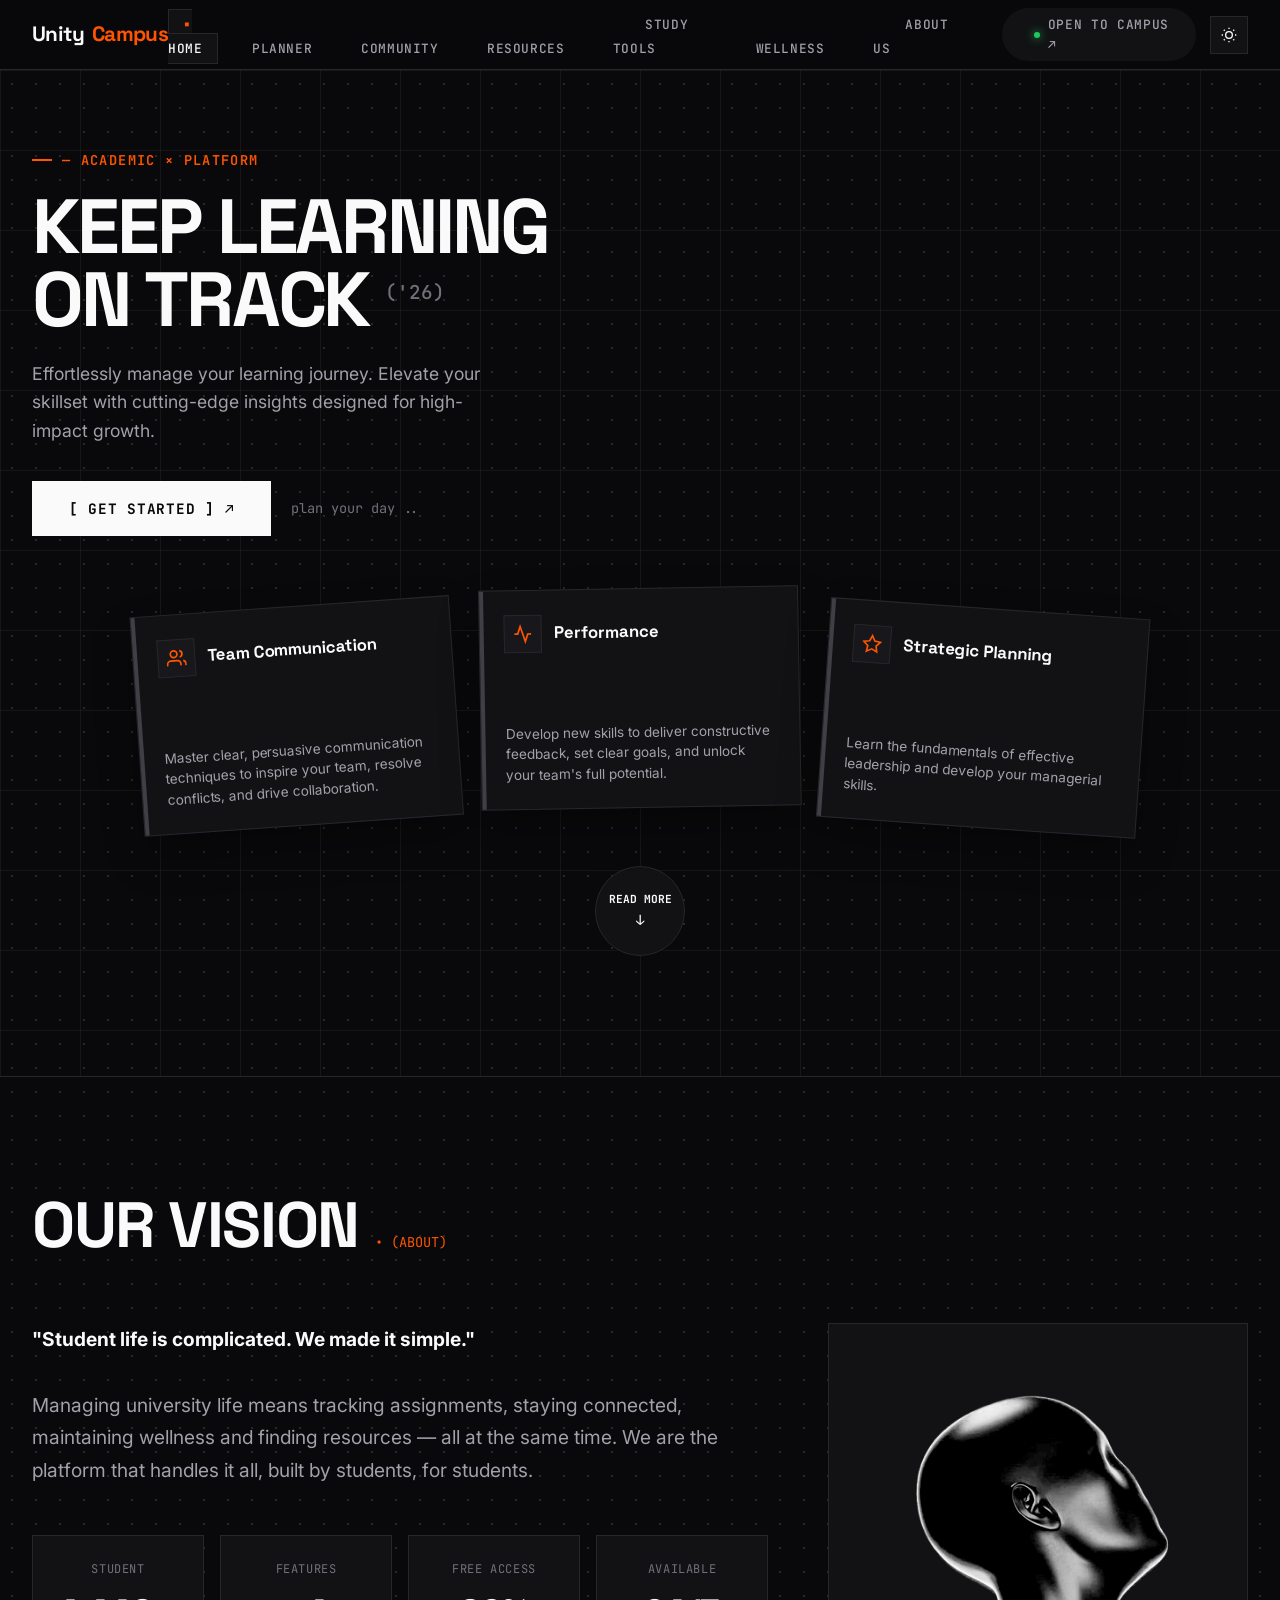
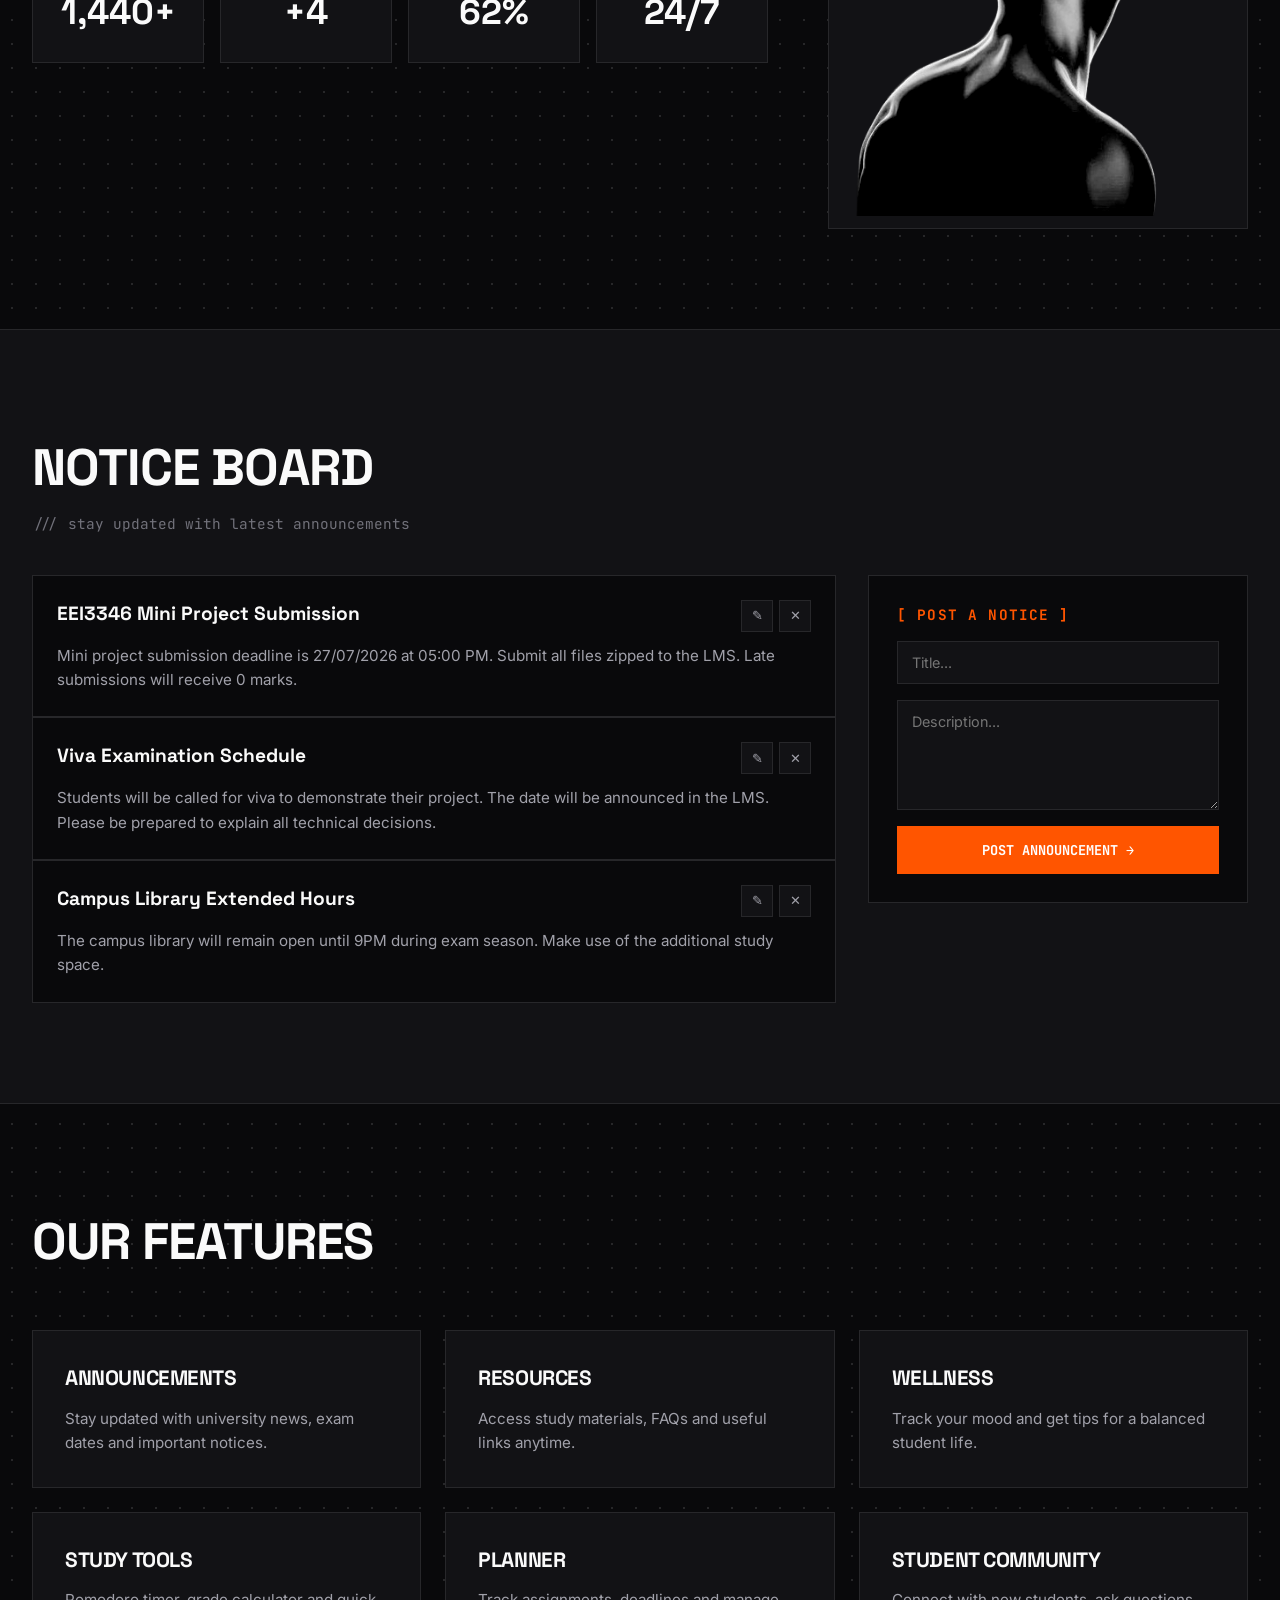
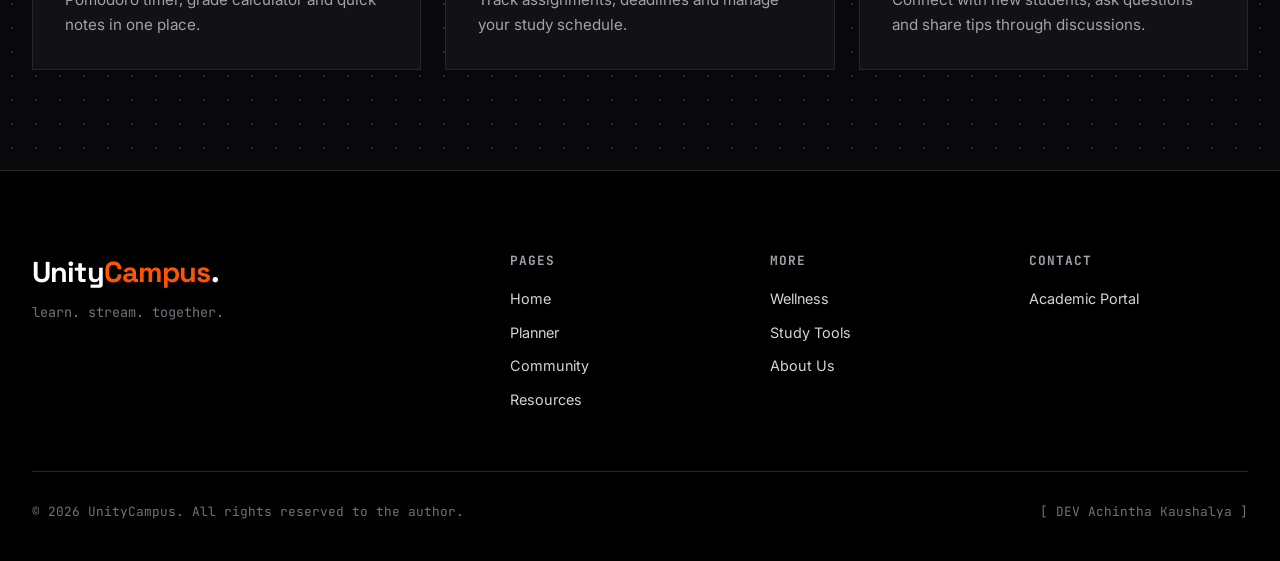
==== index.html @ 88088ca8 "Add asset files" ====
<!DOCTYPE html>
<html lang="en" data-theme="dark">

<head>
    <meta charset="UTF-8">
    <meta name="viewport" content="width=device-width, initial-scale=1.0">
    <title>UnityCampus — Industrial Academic Platform</title>
    <link rel="icon" href="https://api.iconify.design/lucide:graduation-cap.svg?color=%23ff5500" type="image/svg+xml">
    
    <!-- Google Fonts: Space Grotesk, JetBrains Mono & Inter -->
    <link rel="preconnect" href="https://fonts.googleapis.com">
    <link rel="preconnect" href="https://fonts.gstatic.com" crossorigin>
    <link href="https://fonts.googleapis.com/css2?family=Inter:wght@300;400;500;600;700&family=JetBrains+Mono:wght@400;500;600;700&family=Space+Grotesk:wght@500;700;800&display=swap" rel="stylesheet">
    <link rel="stylesheet" href="style.css">
</head>

<body class="dot-matrix-bg">

   
    <div id="loadingOverlay" class="loading-overlay">
        <svg class="loader-icon" viewBox="0 0 512 512">
            <path fill="currentColor" d="M178.4 251.8l-145 144c-1.9 1.9-4.6 2.8-7.4 2.8s-4.6-.9-7.4-2.8L2.8 380.1c-1.9-1.9-2.8-4.6-2.8-7.4s.9-4.6 2.8-7.4l121.7-121.7L3.7 122.7c-1.9-1.9-2.8-4.6-2.8-7.4s.9-4.6 2.8-7.4L19.5 92c1.9-1.9 4.6-2.8 7.4-2.8s4.6.9 7.4 2.8l144 145.9c1.9 1.9 2.8 4.6 2.8 7.4.1 1.9-.8 4.7-2.7 6.5M512 393.1v19.5c0 2.8-.9 5.6-2.8 7.4-1.9 1.9-4.6 2.8-7.4 2.8H204.4c-2.8 0-5.6-.9-7.4-2.8-1.9-1.9-2.8-4.6-2.8-7.4v-19.5c0-2.8.9-5.6 2.8-7.4 1.9-1.9 4.6-2.8 7.4-2.8h297.4c2.8 0 5.6.9 7.4 2.8 1.9 1.8 2.8 4.6 2.8 7.4"/>
        </svg>
        <div class="progress-track">
            <div class="progress-fill"></div>
        </div>
    </div>

    
    <nav class="navbar">
        <div class="navbar-container">
            <a href="index.html" class="navbar-logo">
                Unity<span>Campus</span>
            </a>

            <button class="navbar-toggle" id="navbarToggle" aria-label="Toggle Menu">
                <span class="bar"></span>
                <span class="bar"></span>
                <span class="bar"></span>
            </button>

            <ul class="navbar-menu" id="navbarMenu">
                <li><a href="index.html" class="active">Home</a></li>
                <li><a href="planner.html">Planner</a></li>
                <li><a href="community.html">Community</a></li>
                <li><a href="resources.html">Resources</a></li>
                <li><a href="studytools.html">Study tools</a></li>
                <li><a href="wellness.html">Wellness</a></li>
                <li><a href="about us.html">About Us</a></li>
                <li>
                    <a href="#notice" class="nav-status-pill">
                        <span class="dot"></span>
                        <span>Open to Campus ↗</span>
                    </a>
                </li>
                <li>
                    <button class="theme-toggle" id="themeToggle" aria-label="Toggle Theme">
                        <svg id="sunIcon" viewBox="0 0 24 24">
                            <circle cx="12" cy="12" r="5"></circle>
                            <line x1="12" y1="1" x2="12" y2="3"></line>
                            <line x1="12" y1="21" x2="12" y2="23"></line>
                            <line x1="4.22" y1="4.22" x2="5.64" y2="5.64"></line>
                            <line x1="18.36" y1="18.36" x2="19.78" y2="19.78"></line>
                            <line x1="1" y1="12" x2="3" y2="12"></line>
                            <line x1="21" y1="12" x2="23" y2="12"></line>
                            <line x1="4.22" y1="19.78" x2="5.64" y2="18.36"></line>
                            <line x1="18.36" y1="5.64" x2="19.78" y2="4.22"></line>
                        </svg>
                        <svg id="moonIcon" viewBox="0 0 24 24" style="display: none;">
                            <path d="M21 12.79A9 9 0 1 1 11.21 3 7 7 0 0 0 21 12.79z"></path>
                        </svg>
                    </button>
                </li>
            </ul>
        </div>
    </nav>

    
    <section class="custom-card grid-line-bg">
        <div class="hero-inner-container">
            <div class="hero-meta-tag">— ACADEMIC × PLATFORM</div>
            
            <div class="hero-main-grid">
                <div>
                    <h1 class="hero-text">
                        Keep learning <br>On Track <span class="year-badge">('26)</span>
                    </h1>
                    <p class="des">
                        Effortlessly manage your learning journey. Elevate your skillset with cutting-edge insights designed for high-impact growth.
                    </p>
                    <div class="hero-cta-wrap">
                        <a href="#planner" class="button1">[ Get Started ] ↗</a>
                        <span class="button-des">plan your day ..</span>
                    </div>
                </div>
            </div>

          
            <div class="boxes-wrapper">
                <div class="box box-1">
                    <div class="com-con">
                        <div class="icon-circle">
                            <svg viewBox="0 0 24 24"><path d="M17 21v-2a4 4 0 0 0-4-4H5a4 4 0 0 0-4 4v2"/><circle cx="9" cy="7" r="4"/><path d="M23 21v-2a4 4 0 0 0-3-3.87"/><path d="M16 3.13a4 4 0 0 1 0 7.75"/></svg>
                        </div>
                        <p class="tag">Team Communication</p>
                    </div>
                    <p class="desc-card">Master clear, persuasive communication techniques to inspire your team, resolve conflicts, and drive collaboration.</p>
                </div>

                <div class="box box-2">
                    <div class="growth-con">
                        <div class="icon-circle">
                            <svg viewBox="0 0 24 24"><polyline points="22 12 18 12 15 21 9 3 6 12 2 12"/></svg>
                        </div>
                        <p class="tag">Performance</p>
                    </div>
                    <p class="desc-card">Develop new skills to deliver constructive feedback, set clear goals, and unlock your team's full potential.</p>
                </div>

                <div class="box box-3">
                    <div class="plan-con">
                        <div class="icon-circle">
                            <svg viewBox="0 0 24 24"><polygon points="12 2 15.09 8.26 22 9.27 17 14.14 18.18 21.02 12 17.77 5.82 21.02 7 14.14 2 9.27 8.91 8.26 12 2"/></svg>
                        </div>
                        <p class="tag">Strategic Planning</p>
                    </div>
                    <p class="desc-card">Learn the fundamentals of effective leadership and develop your managerial skills.</p>
                </div>
            </div>

            <div class="hero-action-bottom">
                <div class="readmore">
                    <a href="#notice" class="arrow">
                        <span>READ MORE</span>
                        <span style="font-size: 14px; margin-top: 2px;">↓</span>
                    </a>
                </div>
            </div>
        </div>
    </section>

    
    <section class="container2">
        <div class="vision-header">
            <h2 class="vision">Our Vision</h2>
            <span class="vision-subtag">• (ABOUT)</span>
        </div>

        <div class="vision-content">
            <div class="vision-left">
                <p class="description">
                    <strong>"Student life is complicated. We made it simple."</strong><br><br>
                    Managing university life means tracking assignments, staying connected, maintaining wellness and finding resources — all at the same time. We are the platform that handles it all, built by students, for students.
                </p>

                <div class="container3">
                    <div class="container4">
                        <p class="student">Student</p>
                        <p class="student1"><span id="Counter">0</span>+</p>
                    </div>
                    <div class="container4">
                        <p class="features">Features</p>
                        <p class="features1">+<span id="FeatureCounter">0</span></p>
                    </div>
                    <div class="container4">
                        <p class="student">Free Access</p>
                        <p class="free1"><span id="spanCounter">0</span>%</p>
                    </div>
                    <div class="container4">
                        <p class="available">Available</p>
                        <p class="available1">24/7</p>
                    </div>
                </div>
            </div>

            <div class="vision-image-container">
                <img src="images/vision1.png" alt="Campus Vision" class="vision-img" onerror="this.src='https://placehold.co/600x800/18181c/a1a1aa?text=UnityCampus+Vision'">
            </div>
        </div>
    </section>

    <!-- 5. NOTICE BOARD SECTION -->
    <section class="notice-page" id="notice">
        <div class="notice-inner">
            <div class="notice-header">
                <h2 class="notice-title">Notice Board</h2>
                <p class="notice-sub">/// stay updated with latest announcements</p>
            </div>

            <div class="notice-layout">
                <div class="notices-left">
                    <div id="noticesList"></div>
                </div>

                <div class="notices-right">
                    <div class="notice-form-card">
                        <p class="form-title" id="formTitle">[ Post a Notice ]</p>
                        <input type="text" id="noticeTitle" placeholder="Title..." class="notice-input">
                        <textarea id="noticeContent" placeholder="Description..." class="notice-input notice-textarea"></textarea>
                        <button class="notice-post-btn" id="noticeSubmitBtn" onclick="submitNotice()">Post Announcement →</button>
                        <button class="notice-cancel-btn" id="noticeCancelBtn" onclick="cancelEdit()" style="display:none;">Cancel Edit</button>
                    </div>
                </div>
            </div>
        </div>
    </section>

    <!--FEATURES GRID SECTION -->
    <section class="container10">
        <h2 class="text2">Our Features</h2>

        <div class="featuresgrid">
            <div class="card2">
                <h3 class="cardtext">Announcements</h3>
                <p class="cardtext2">Stay updated with university news, exam dates and important notices.</p>
            </div>

            <div class="card2">
                <h3 class="cardtext">Resources</h3>
                <p class="cardtext2">Access study materials, FAQs and useful links anytime.</p>
            </div>

            <div class="card2">
                <h3 class="cardtext">Wellness</h3>
                <p class="cardtext2">Track your mood and get tips for a balanced student life.</p>
            </div>

            <div class="card2">
                <h3 class="cardtext">Study Tools</h3>
                <p class="cardtext2">Pomodoro timer, grade calculator and quick notes in one place.</p>
            </div>

            <div class="card2">
                <h3 class="cardtext">Planner</h3>
                <p class="cardtext2">Track assignments, deadlines and manage your study schedule.</p>
            </div>

            <div class="card2">
                <h3 class="cardtext">Student Community</h3>
                <p class="cardtext2">Connect with new students, ask questions and share tips through discussions.</p>
            </div>
        </div>
    </section>

    <!-- FOOTER -->
    <footer class="footer">
        <div class="top">
            <div>
                <p class="logo">Unity<span>Campus</span>.</p>
                <p class="footer-tagline">learn. stream. together.</p>
            </div>
            <div class="footercol">
                <p class="footerheading">Pages</p>
                <a href="index.html">Home</a>
                <a href="#planner">Planner</a>
                <a href="#community">Community</a>
                <a href="#resources">Resources</a>
            </div>
            <div class="footercol">
                <p class="footerheading">More</p>
                <a href="#wellness">Wellness</a>
                <a href="#study-tools">Study Tools</a>
                <a href="#about">About Us</a>
            </div>
            <div class="footercol">
                <p class="footerheading">Contact</p>
                <a href="mailto:contact@unitycampus.edu">Academic Portal</a>
            </div>
        </div>

        <div class="footerbottom">
            <p>© 2026 UnityCampus. All rights reserved to the author.</p>
            <p>[ DEV Achintha Kaushalya ]</p>
        </div>
    </footer>

    <script src="app.js"></script>
</body>

</html>
---- style.css ----
:root {
    --bg: #09090B;
    --surface: #121215;
    --surface-elevated: #18181C;
    --border: #27272A;
    --border-strong: #3F3F46;
    --text-primary: #FAFAFA;
    --text-secondary: #A1A1AA;
    --text-tertiary: #71717A;
    --accent: #FF5500;
    --accent-hover: #E04B00;
    --accent-glow: rgba(255, 85, 0, 0.15);
    --grid-line: rgba(255, 255, 255, 0.05);
    --dot-color: rgba(255, 255, 255, 0.12);
    --transition-fast: cubic-bezier(0.16, 1, 0.3, 1);
}

[data-theme="light"] {
    --bg: #EAEAEB;
    --surface: #F4F4F5;
    --surface-elevated: #FFFFFF;
    --border: #D4D4D8;
    --border-strong: #A1A1AA;
    --text-primary: #09090B;
    --text-secondary: #52525B;
    --text-tertiary: #71717A;
    --accent: #FF5500;
    --accent-hover: #D94800;
    --accent-glow: rgba(255, 85, 0, 0.1);
    --grid-line: rgba(0, 0, 0, 0.06);
    --dot-color: rgba(0, 0, 0, 0.15);
}


* {
    margin: 0;
    padding: 0;
    box-sizing: border-box;
    -webkit-font-smoothing: antialiased;
}

html {
    scroll-behavior: smooth;
}

body {
    padding-top: 70px;
    overflow-x: hidden;
    background-color: var(--bg);
    color: var(--text-primary);
    font-family: 'Inter', -apple-system, BlinkMacSystemFont, sans-serif;
    line-height: 1.5;
    transition: background-color 0.3s var(--transition-fast), color 0.3s var(--transition-fast);
}


.dot-matrix-bg {
    background-image: radial-gradient(var(--dot-color) 1px, transparent 1px);
    background-size: 24px 24px;
}

.grid-line-bg {
    background-image: linear-gradient(var(--grid-line) 1px, transparent 1px),
        linear-gradient(90deg, var(--grid-line) 1px, transparent 1px);
    background-size: 80px 80px;
}


h1,
h2,
h3,
h4,
.font-display {
    font-family: 'Space Grotesk', sans-serif;
    text-transform: uppercase;
    letter-spacing: -0.02em;
}

.font-mono {
    font-family: 'JetBrains Mono', monospace;
}


.loading-overlay {
    position: fixed;
    top: 0;
    left: 0;
    width: 100vw;
    height: 100vh;
    background-color: #09090B;
    display: flex;
    flex-direction: column;
    justify-content: center;
    align-items: center;
    z-index: 99999;
    transition: opacity 0.5s ease, visibility 0.5s ease;
}

.loading-overlay.hidden {
    opacity: 0;
    visibility: hidden;
    pointer-events: none;
}

.loader-icon {
    width: 42px;
    height: 42px;
    margin-bottom: 20px;
    color: var(--accent);
    animation: blink 1s linear infinite;
}

.progress-track {
    width: 200px;
    height: 3px;
    background: #27272A;
    overflow: hidden;
}

.progress-fill {
    height: 100%;
    width: 0%;
    background-color: var(--accent);
    animation: fillProgress 1.8s var(--transition-fast) forwards;
}

@keyframes fillProgress {
    0% {
        width: 0%;
    }

    100% {
        width: 100%;
    }
}

@keyframes blink {

    0%,
    100% {
        opacity: 1;
    }

    50% {
        opacity: 0.3;
    }
}


.navbar {
    display: flex;
    justify-content: center;
    align-items: center;
    height: 70px;
    width: 100%;
    position: fixed;
    top: 0;
    left: 0;
    background: rgba(9, 9, 11, 0.85);
    backdrop-filter: blur(12px);
    border-bottom: 1px solid var(--border);
    z-index: 9999;
    transition: background 0.3s;
}

[data-theme="light"] .navbar {
    background: rgba(234, 234, 235, 0.85);
}

.navbar-container {
    display: flex;
    justify-content: space-between;
    align-items: center;
    width: 100%;
    padding: 0 2rem;
    max-width: 1500px;
}

.navbar-logo {
    display: flex;
    align-items: center;
    gap: 8px;
    font-family: 'Space Grotesk', sans-serif;
    font-weight: 800;
    font-size: 1.3rem;
    color: var(--text-primary);
    text-decoration: none;
    letter-spacing: -0.03em;
}

.navbar-logo span {
    color: var(--accent);
}

.navbar-menu {
    display: flex;
    gap: 0.25rem;
    list-style: none;
    align-items: center;
}

.navbar-menu li a {
    text-decoration: none;
    color: var(--text-secondary);
    font-family: 'JetBrains Mono', monospace;
    font-size: 0.8rem;
    font-weight: 500;
    padding: 6px 14px;
    text-transform: uppercase;
    letter-spacing: 0.05em;
    transition: all 0.2s;
    border: 1px solid transparent;
}

.navbar-menu li a::before {
    content: '▪ ';
    color: var(--accent);
    opacity: 0;
    transition: opacity 0.2s;
}

.navbar-menu li a:hover,
.navbar-menu li a.active {
    color: var(--text-primary);
    background: var(--surface);
    border-color: var(--border);
}

.navbar-menu li a:hover::before,
.navbar-menu li a.active::before {
    opacity: 1;
}

.nav-status-pill {
    display: inline-flex;
    align-items: center;
    gap: 8px;
    background: var(--surface);
    border: 1px solid var(--border);
    padding: 6px 16px;
    border-radius: 99px;
    font-family: 'JetBrains Mono', monospace;
    font-size: 0.75rem;
    color: var(--text-primary);
    text-decoration: none;
    margin-left: 12px;
}

.nav-status-pill .dot {
    width: 6px;
    height: 6px;
    background: #22C55E;
    border-radius: 50%;
    box-shadow: 0 0 8px #22C55E;
}

.theme-toggle {
    background: var(--surface);
    border: 1px solid var(--border);
    color: var(--text-primary);
    width: 38px;
    height: 38px;
    display: flex;
    align-items: center;
    justify-content: center;
    cursor: pointer;
    transition: all 0.2s;
    margin-left: 10px;
}

.theme-toggle:hover {
    border-color: var(--accent);
    color: var(--accent);
}

.theme-toggle svg {
    width: 16px;
    height: 16px;
    fill: none;
    stroke: currentColor;
    stroke-width: 2;
}

.navbar-toggle {
    display: none;
    background: transparent;
    border: none;
    cursor: pointer;
    padding: 8px;
    flex-direction: column;
    gap: 5px;
}

.bar {
    display: block;
    width: 22px;
    height: 2px;
    background-color: var(--text-primary);
}


.custom-card {
    position: relative;
    padding: 80px 2rem 120px;
    border-bottom: 1px solid var(--border);
    overflow: hidden;
}

.hero-inner-container {
    max-width: 1400px;
    margin: 0 auto;
    position: relative;
    z-index: 2;
}

.hero-meta-tag {
    font-family: 'JetBrains Mono', monospace;
    color: var(--accent);
    font-size: 0.85rem;
    font-weight: 600;
    text-transform: uppercase;
    letter-spacing: 0.1em;
    margin-bottom: 20px;
    display: flex;
    align-items: center;
    gap: 10px;
}

.hero-meta-tag::before {
    content: '';
    display: inline-block;
    width: 20px;
    height: 2px;
    background: var(--accent);
}

.hero-main-grid {
    display: grid;
    grid-template-columns: 1.2fr 0.8fr;
    gap: 40px;
    align-items: center;
    margin-bottom: 60px;
}

.hero-text {
    font-size: clamp(3.2rem, 6vw, 5.5rem);
    font-weight: 800;
    line-height: 0.95;
    color: var(--text-primary);
    letter-spacing: -0.04em;
}

.hero-text span.year-badge {
    font-family: 'JetBrains Mono', monospace;
    font-size: 1.2rem;
    font-weight: 500;
    color: var(--text-tertiary);
    vertical-align: super;
    letter-spacing: 0;
}

.des {
    font-size: 1.1rem;
    color: var(--text-secondary);
    line-height: 1.6;
    max-width: 480px;
    margin-top: 24px;
}

.hero-cta-wrap {
    margin-top: 36px;
    display: flex;
    align-items: center;
    gap: 20px;
}

.button1 {
    display: inline-flex;
    align-items: center;
    gap: 10px;
    background: var(--text-primary);
    color: var(--bg);
    border: 1px solid var(--text-primary);
    padding: 16px 36px;
    font-family: 'JetBrains Mono', monospace;
    font-size: 0.9rem;
    font-weight: 700;
    text-transform: uppercase;
    letter-spacing: 0.05em;
    cursor: pointer;
    text-decoration: none;
    transition: all 0.25s var(--transition-fast);
}

.button1:hover {
    background: var(--accent);
    border-color: var(--accent);
    color: #FFFFFF;
    transform: translateY(-2px);
    box-shadow: 0 10px 25px var(--accent-glow);
}

.button-des {
    font-family: 'JetBrains Mono', monospace;
    font-size: 0.85rem;
    color: var(--text-tertiary);
}


.boxes-wrapper {
    display: flex;
    justify-content: center;
    align-items: center;
    gap: 24px;
    margin-top: 40px;
    perspective: 1000px;
}

.box {
    width: 320px;
    height: 220px;
    background: var(--surface);
    border: 1px solid var(--border);
    padding: 24px;
    display: flex;
    flex-direction: column;
    justify-content: space-between;
    transition: all 0.35s var(--transition-fast);
    box-shadow: 0 20px 40px rgba(0, 0, 0, 0.3);
    position: relative;
}

.box::before {
    content: '';
    position: absolute;
    top: 0;
    left: 0;
    width: 4px;
    height: 100%;
    background: var(--border-strong);
    transition: background 0.3s;
}

.box-1 {
    transform: rotate(-4deg) translateY(10px);
}

.box-2 {
    transform: rotate(-1deg) translateY(-8px);
}

.box-3 {
    transform: rotate(4deg) translateY(12px);
}

.box:hover {
    transform: translateY(-16px) rotate(0deg) scale(1.03);
    z-index: 10;
    border-color: var(--accent);
    box-shadow: 0 25px 50px rgba(0, 0, 0, 0.5), 0 0 15px var(--accent-glow);
}

.box:hover::before {
    background: var(--accent);
}

.com-con,
.growth-con,
.plan-con {
    display: flex;
    align-items: center;
    gap: 12px;
}

.icon-circle {
    width: 38px;
    height: 38px;
    background: var(--surface-elevated);
    border: 1px solid var(--border);
    display: flex;
    align-items: center;
    justify-content: center;
    color: var(--accent);
}

.icon-circle svg {
    width: 20px;
    height: 20px;
    fill: none;
    stroke: currentColor;
    stroke-width: 2;
}

.tag {
    font-family: 'Space Grotesk', sans-serif;
    font-size: 1.05rem;
    font-weight: 700;
    color: var(--text-primary);
}

.desc-card {
    font-size: 0.85rem;
    color: var(--text-secondary);
    line-height: 1.5;
}


.hero-action-bottom {
    display: flex;
    justify-content: center;
    margin-top: 50px;
}

.readmore .arrow {
    display: flex;
    flex-direction: column;
    align-items: center;
    justify-content: center;
    width: 90px;
    height: 90px;
    border-radius: 50%;
    background: var(--surface);
    border: 1px solid var(--border);
    color: var(--text-primary);
    font-family: 'JetBrains Mono', monospace;
    font-size: 0.7rem;
    font-weight: 700;
    cursor: pointer;
    transition: all 0.25s var(--transition-fast);
    text-decoration: none;
}

.readmore .arrow:hover {
    background: var(--accent);
    border-color: var(--accent);
    color: #FFFFFF;
    transform: scale(1.08);
}

.container2 {
    padding: 100px 2rem;
    max-width: 1400px;
    margin: 0 auto;
    border-bottom: 1px solid var(--border);
}

.vision-header {
    display: flex;
    align-items: baseline;
    gap: 16px;
    margin-bottom: 50px;
}

.vision {
    font-size: clamp(2.5rem, 5vw, 4rem);
    font-weight: 800;
    color: var(--text-primary);
}

.vision-subtag {
    font-family: 'JetBrains Mono', monospace;
    font-size: 0.85rem;
    color: var(--accent);
}

.vision-content {
    display: grid;
    grid-template-columns: 1fr 420px;
    gap: 60px;
    align-items: start;
}

.description {
    font-size: 1.2rem;
    line-height: 1.7;
    color: var(--text-secondary);
    margin-bottom: 48px;
}

.description strong {
    color: var(--text-primary);
    font-weight: 700;
}


.container3 {
    display: grid;
    grid-template-columns: repeat(4, 1fr);
    gap: 16px;
}

.container4 {
    background: var(--surface);
    border: 1px solid var(--border);
    padding: 24px 16px;
    text-align: center;
    transition: border-color 0.2s;
}

.container4:hover {
    border-color: var(--accent);
}

.student,
.features,
.available {
    font-family: 'JetBrains Mono', monospace;
    color: var(--text-tertiary);
    font-size: 0.75rem;
    text-transform: uppercase;
    letter-spacing: 0.05em;
    margin-bottom: 8px;
}

.student1,
.features1,
.free1,
.available1 {
    font-family: 'Space Grotesk', sans-serif;
    color: var(--text-primary);
    font-size: 2.2rem;
    font-weight: 800;
}

.vision-image-container {
    position: relative;
    background: var(--surface);
    border: 1px solid var(--border);
    padding: 12px;
}


.vision-img {
    width: 100%;
    height: auto;
    max-height: 480px;
    object-fit: cover;
    display: block;
    filter: grayscale(100%) contrast(120%);
    transition: filter 0.3s;
}

.vision-image-container:hover .vision-img {
    filter: grayscale(0%) contrast(100%);
}


.notice-page {
    padding: 100px 2rem;
    background: var(--surface);
    border-bottom: 1px solid var(--border);
}

.notice-inner {
    max-width: 1400px;
    margin: 0 auto;
}

.notice-header {
    margin-bottom: 40px;
}

.notice-title {
    font-size: clamp(2.2rem, 4vw, 3.5rem);
    font-weight: 800;
    color: var(--text-primary);
}

.notice-sub {
    font-family: 'JetBrains Mono', monospace;
    font-size: 0.9rem;
    color: var(--text-tertiary);
    margin-top: 6px;
}

.notice-layout {
    display: grid;
    grid-template-columns: 1fr 380px;
    gap: 32px;
    align-items: start;
}

.notices-left {
    display: flex;
    flex-direction: column;
    gap: 16px;
}

.notice-card {
    background: var(--bg);
    border: 1px solid var(--border);
    padding: 24px;
    transition: all 0.2s;
    position: relative;
}

.notice-card:hover {
    border-color: var(--border-strong);
}

.notice-card-header {
    display: flex;
    justify-content: space-between;
    align-items: flex-start;
    margin-bottom: 12px;
    gap: 16px;
}

.notice-card-title {
    font-family: 'Space Grotesk', sans-serif;
    font-size: 1.2rem;
    font-weight: 700;
    color: var(--text-primary);
}

.notice-card-actions {
    display: flex;
    gap: 6px;
}

.notice-edit-btn,
.notice-del-btn {
    background: var(--surface);
    border: 1px solid var(--border);
    color: var(--text-secondary);
    width: 32px;
    height: 32px;
    display: flex;
    align-items: center;
    justify-content: center;
    cursor: pointer;
    transition: all 0.2s;
}

.notice-edit-btn:hover {
    background: var(--accent);
    border-color: var(--accent);
    color: #FFFFFF;
}

.notice-del-btn:hover {
    background: #EF4444;
    border-color: #EF4444;
    color: #FFFFFF;
}

.notice-card-content {
    font-size: 0.95rem;
    color: var(--text-secondary);
    line-height: 1.6;
}


.notices-right {
    position: sticky;
    top: 90px;
}

.notice-form-card {
    background: var(--bg);
    border: 1px solid var(--border);
    padding: 28px;
    display: flex;
    flex-direction: column;
    gap: 16px;
}

.form-title {
    font-family: 'JetBrains Mono', monospace;
    font-size: 0.9rem;
    font-weight: 700;
    color: var(--accent);
    text-transform: uppercase;
    letter-spacing: 0.08em;
}

.notice-input {
    width: 100%;
    background: var(--surface);
    border: 1px solid var(--border);
    color: var(--text-primary);
    font-family: inherit;
    font-size: 0.9rem;
    padding: 12px 14px;
    outline: none;
    transition: border 0.2s;
}

.notice-input:focus {
    border-color: var(--accent);
}

.notice-textarea {
    resize: vertical;
    min-height: 110px;
}

.notice-post-btn {
    width: 100%;
    background: var(--accent);
    border: 1px solid var(--accent);
    color: #FFFFFF;
    font-family: 'JetBrains Mono', monospace;
    font-size: 0.85rem;
    font-weight: 700;
    text-transform: uppercase;
    padding: 14px;
    cursor: pointer;
    transition: all 0.2s;
}

.notice-post-btn:hover {
    background: var(--accent-hover);
}

.notice-cancel-btn {
    width: 100%;
    background: transparent;
    border: 1px solid var(--border);
    color: var(--text-tertiary);
    font-family: 'JetBrains Mono', monospace;
    font-size: 0.8rem;
    padding: 10px;
    cursor: pointer;
}

.notice-cancel-btn:hover {
    border-color: #EF4444;
    color: #EF4444;
}

.notice-empty {
    text-align: center;
    padding: 50px 20px;
    border: 1px dashed var(--border);
    color: var(--text-tertiary);
    font-family: 'JetBrains Mono', monospace;
    font-size: 0.85rem;
}


.container10 {
    padding: 100px 2rem;
    max-width: 1400px;
    margin: 0 auto;
}

.text2 {
    font-size: clamp(2.2rem, 4vw, 3.5rem);
    font-weight: 800;
    color: var(--text-primary);
    margin-bottom: 50px;
}

.featuresgrid {
    display: grid;
    grid-template-columns: repeat(3, 1fr);
    gap: 24px;
}

.card2 {
    background: var(--surface);
    border: 1px solid var(--border);
    padding: 32px;
    transition: all 0.25s var(--transition-fast);
    position: relative;
}

.card2::after {
    content: '';
    position: absolute;
    bottom: -1px;
    right: -1px;
    width: 12px;
    height: 12px;
    border-right: 2px solid var(--accent);
    border-bottom: 2px solid var(--accent);
    opacity: 0;
    transition: opacity 0.2s;
}

.card2:hover {
    transform: translateY(-4px);
    border-color: var(--border-strong);
}

.card2:hover::after {
    opacity: 1;
}

.cardtext {
    font-family: 'Space Grotesk', sans-serif;
    font-size: 1.3rem;
    font-weight: 700;
    color: var(--text-primary);
    margin-bottom: 12px;
}

.cardtext2 {
    font-size: 0.95rem;
    line-height: 1.6;
    color: var(--text-secondary);
}


.footer {
    background: #000000;
    color: #FFFFFF;
    padding: 80px 2rem 40px;
    border-top: 1px solid var(--border);
}

.top {
    max-width: 1400px;
    margin: 0 auto;
    display: grid;
    grid-template-columns: 2fr 1fr 1fr 1fr;
    gap: 40px;
    margin-bottom: 60px;
}

.logo {
    font-family: 'Space Grotesk', sans-serif;
    font-size: 1.8rem;
    font-weight: 800;
    letter-spacing: -0.03em;
    margin-bottom: 8px;
}

.logo span {
    color: var(--accent);
}

.footer-tagline {
    font-family: 'JetBrains Mono', monospace;
    font-size: 0.85rem;
    color: #71717A;
}

.footercol {
    display: flex;
    flex-direction: column;
    gap: 12px;
}

.footerheading {
    font-family: 'JetBrains Mono', monospace;
    font-size: 0.8rem;
    font-weight: 700;
    text-transform: uppercase;
    color: #A1A1AA;
    letter-spacing: 0.08em;
    margin-bottom: 6px;
}

.footercol a {
    text-decoration: none;
    color: #D4D4D8;
    font-size: 0.9rem;
    transition: color 0.2s;
}

.footercol a:hover {
    color: var(--accent);
}

.footerbottom {
    max-width: 1400px;
    margin: 0 auto;
    padding-top: 30px;
    border-top: 1px solid #27272A;
    display: flex;
    justify-content: space-between;
    font-family: 'JetBrains Mono', monospace;
    font-size: 0.8rem;
    color: #71717A;
}

/* -------------------------------------------------------------
           RESPONSIVE BREAKPOINTS
------------------------------------------------------------- */
@media (max-width: 1024px) {
    .hero-main-grid {
        grid-template-columns: 1fr;
    }

    .boxes-wrapper {
        flex-direction: column;
    }

    .box {
        width: 100%;
        max-width: 450px;
        transform: none !important;
    }

    .vision-content {
        grid-template-columns: 1fr;
    }

    .featuresgrid {
        grid-template-columns: repeat(2, 1fr);
    }

    .top {
        grid-template-columns: 1fr 1fr;
    }
}

@media (max-width: 768px) {
    .navbar-menu {
        display: none;
        position: fixed;
        top: 70px;
        right: 0;
        width: 100%;
        height: calc(100vh - 70px);
        background: var(--bg);
        flex-direction: column;
        align-items: flex-start;
        padding: 2rem;
        gap: 1.5rem;
    }

    .navbar-menu.active {
        display: flex;
    }

    .navbar-toggle {
        display: flex;
    }

    .container3 {
        grid-template-columns: repeat(2, 1fr);
    }

    .notice-layout {
        grid-template-columns: 1fr;
    }

    .notices-right {
        position: relative;
        top: 0;
    }

    .featuresgrid {
        grid-template-columns: 1fr;
    }

    .top {
        grid-template-columns: 1fr;
    }

    .footerbottom {
        flex-direction: column;
        gap: 12px;
    }
}
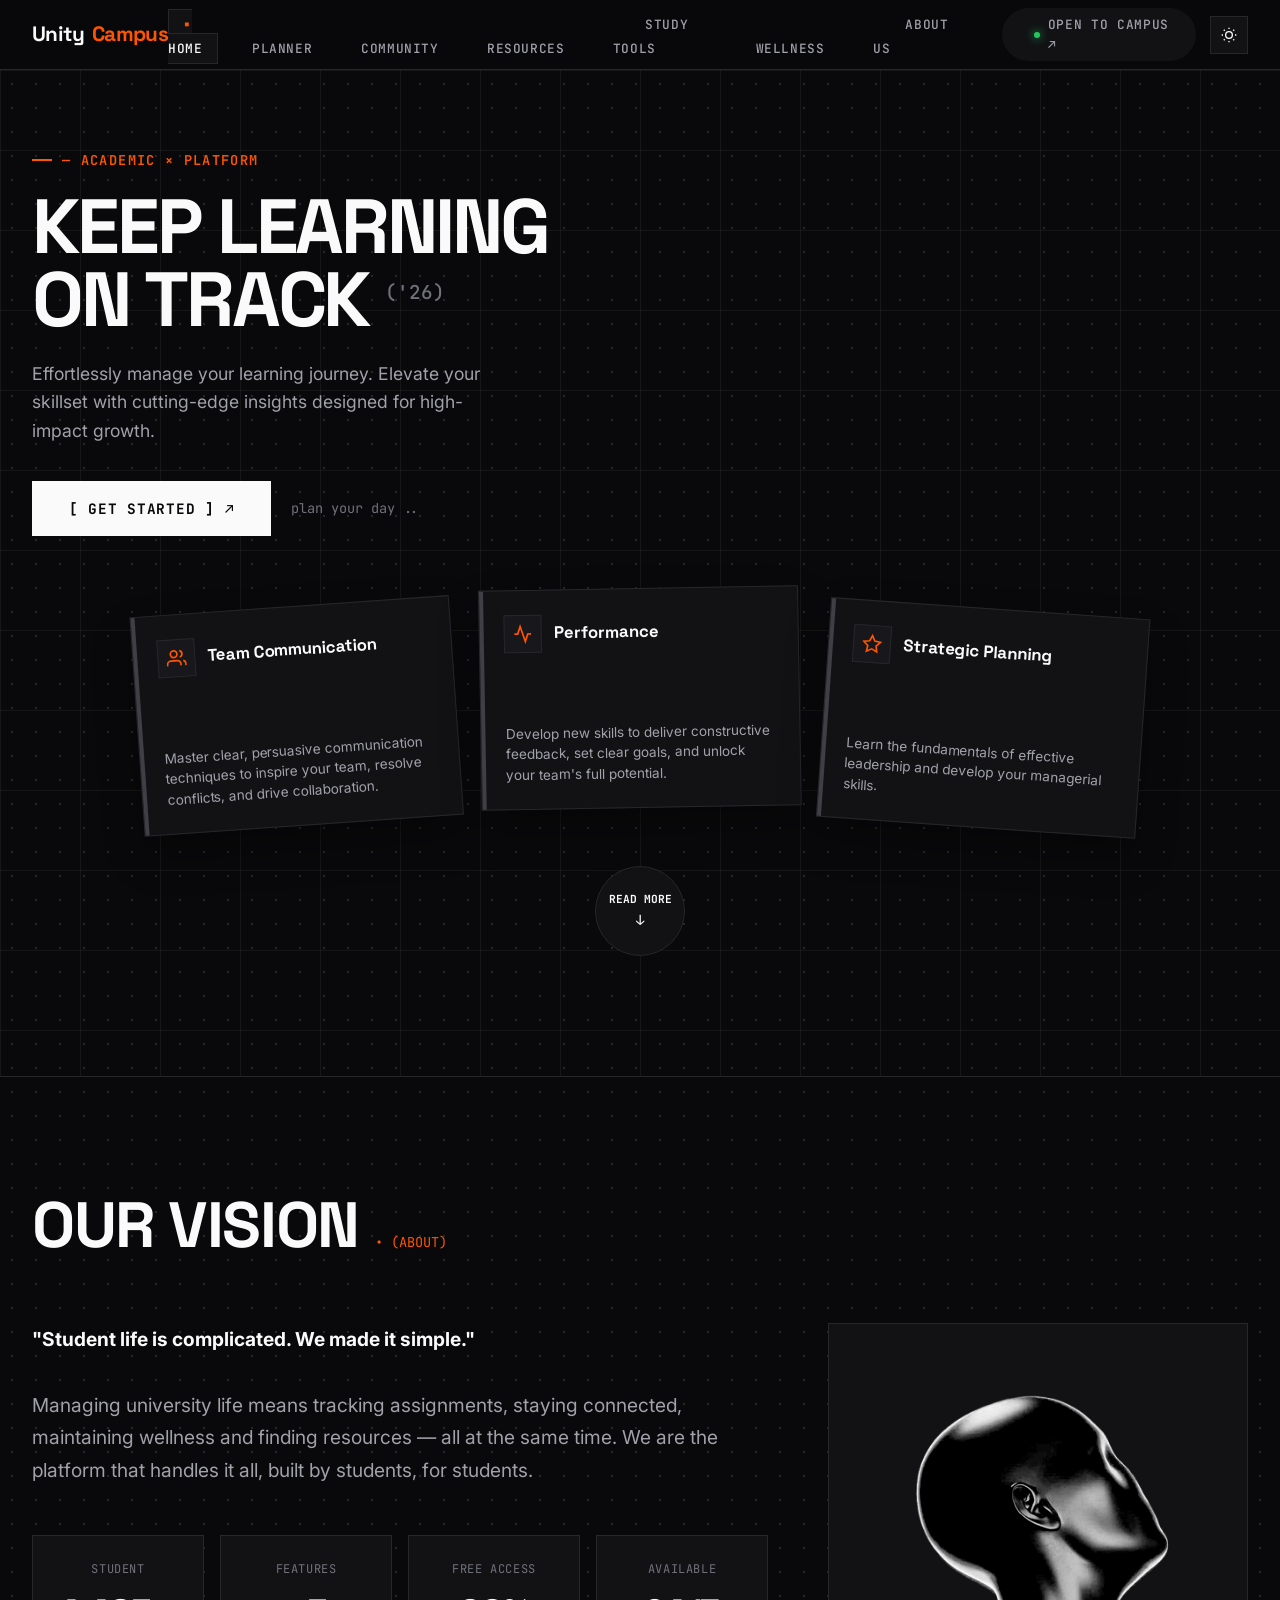
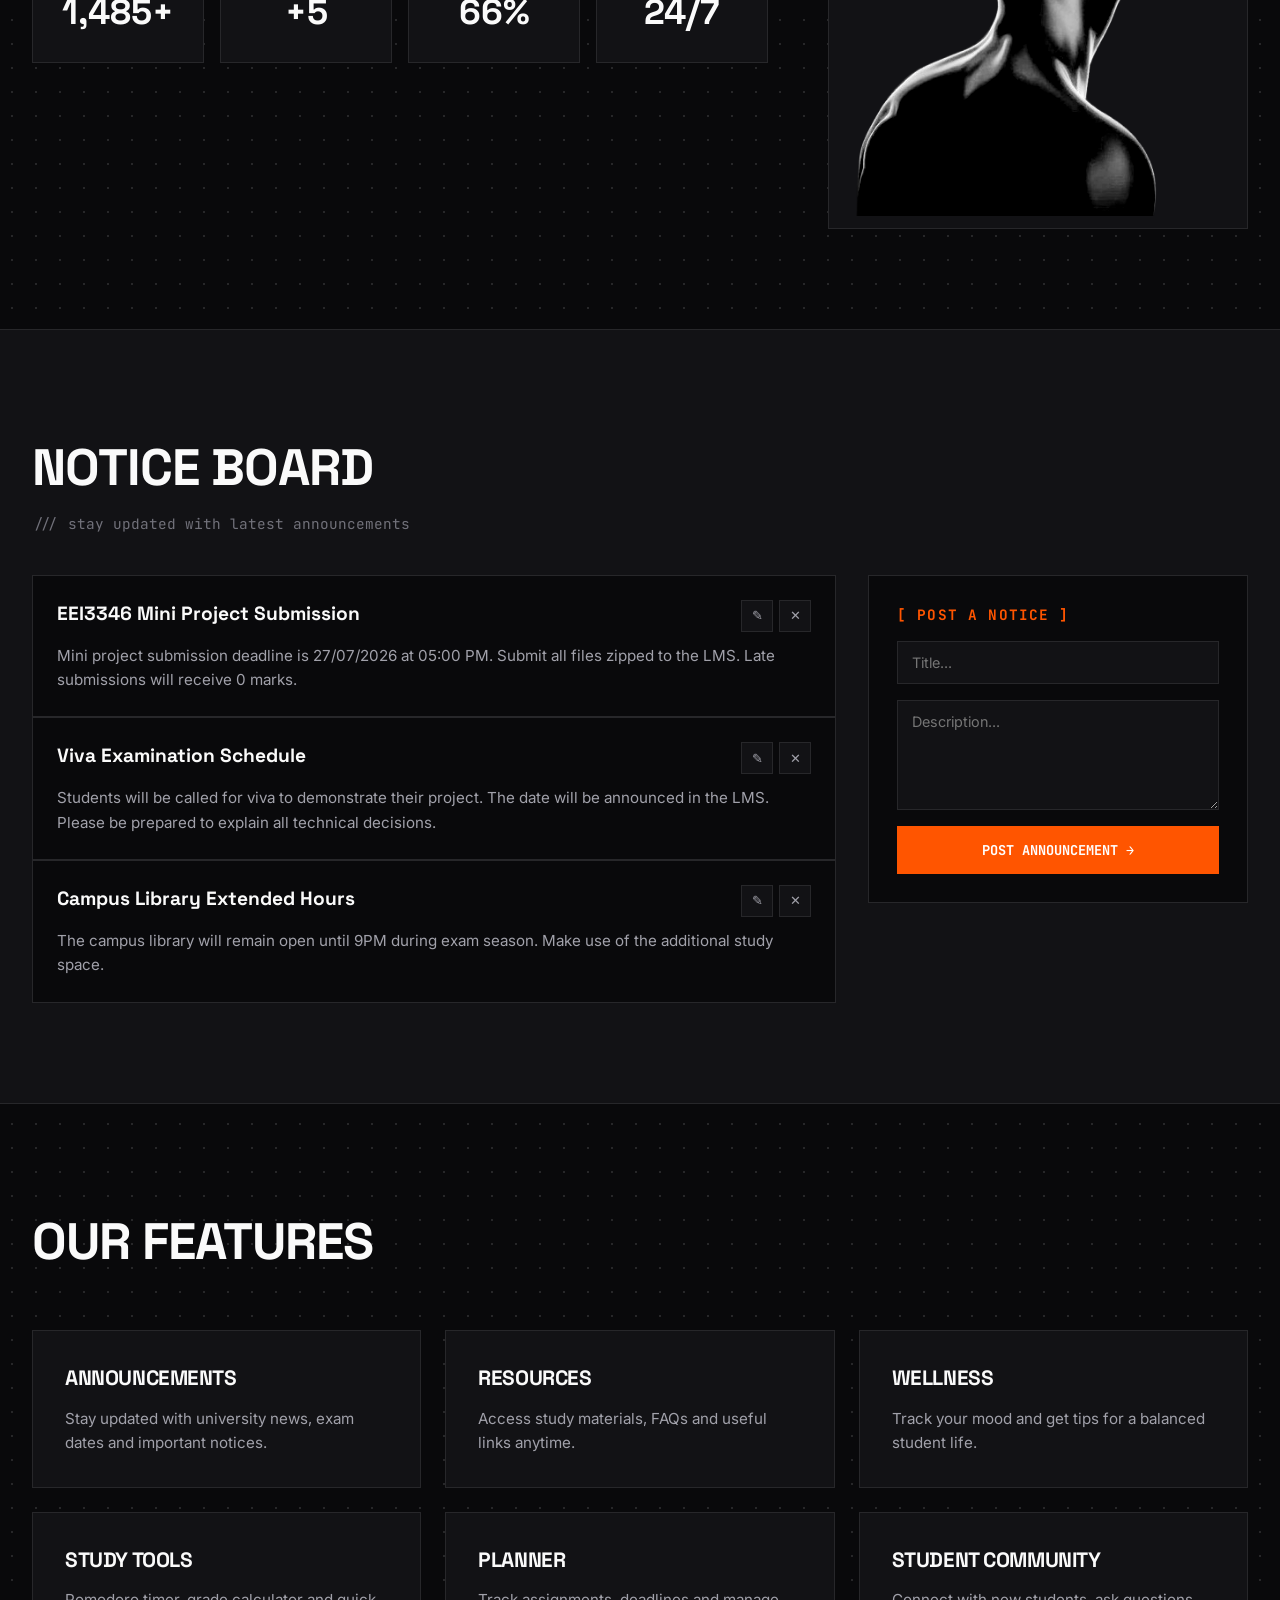
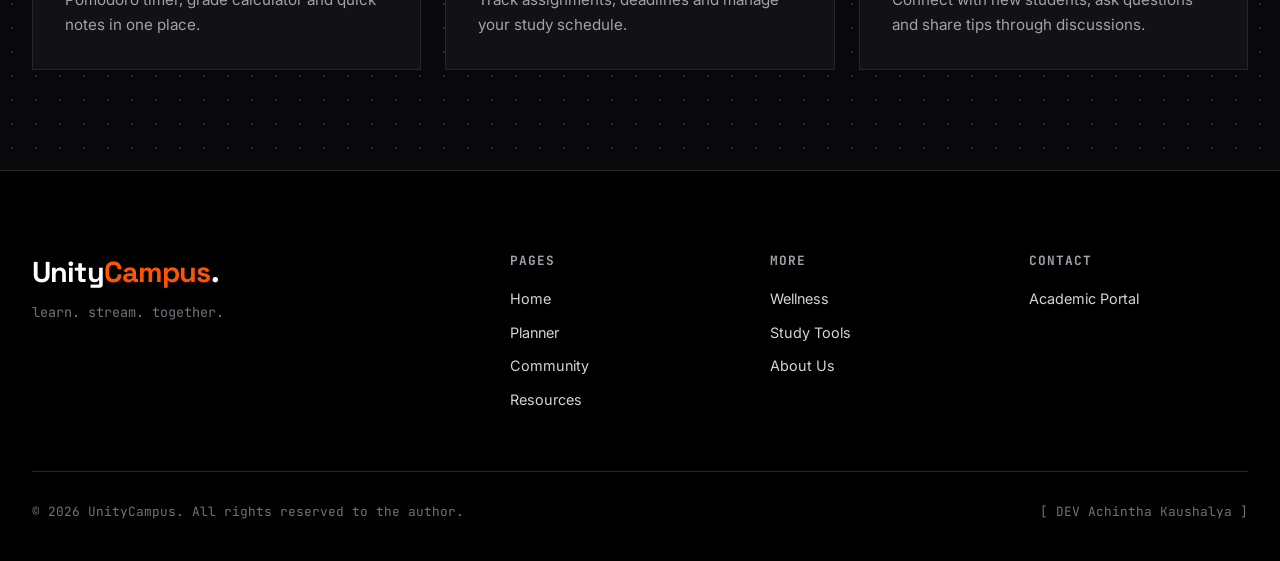
==== commit 359a9aa2: "update site" ====
--- a/index.html
+++ b/index.html
@@ -11,7 +11,7 @@
     <link rel="preconnect" href="https://fonts.googleapis.com">
     <link rel="preconnect" href="https://fonts.gstatic.com" crossorigin>
     <link href="https://fonts.googleapis.com/css2?family=Inter:wght@300;400;500;600;700&family=JetBrains+Mono:wght@400;500;600;700&family=Space+Grotesk:wght@500;700;800&display=swap" rel="stylesheet">
-    <link rel="stylesheet" href="style.css">
+    <link rel="stylesheet" href="pages/style.css">
 </head>
 
 <body class="dot-matrix-bg">
@@ -41,12 +41,12 @@
 
             <ul class="navbar-menu" id="navbarMenu">
                 <li><a href="index.html" class="active">Home</a></li>
-                <li><a href="planner.html">Planner</a></li>
-                <li><a href="community.html">Community</a></li>
-                <li><a href="resources.html">Resources</a></li>
-                <li><a href="studytools.html">Study tools</a></li>
-                <li><a href="wellness.html">Wellness</a></li>
-                <li><a href="about us.html">About Us</a></li>
+                <li><a href="pages/planner.html">Planner</a></li>
+                <li><a href="pages/community.html">Community</a></li>
+                <li><a href="pages/resources.html">Resources</a></li>
+                <li><a href="pages/study tools.html">Study Tools</a></li>
+                <li><a href="pages/wellness.html">Wellness</a></li>
+                <li><a href="pages/about us.html">About Us</a></li>
                 <li>
                     <a href="#notice" class="nav-status-pill">
                         <span class="dot"></span>
@@ -274,7 +274,7 @@
         </div>
     </footer>
 
-    <script src="app.js"></script>
+    <script src="pages/app.js"></script>
 </body>
 
 </html>
--- a/pages/style.css
+++ b/pages/style.css
@@ -0,0 +1,1058 @@
+:root {
+    --bg: #09090B;
+    --surface: #121215;
+    --surface-elevated: #18181C;
+    --border: #27272A;
+    --border-strong: #3F3F46;
+    --text-primary: #FAFAFA;
+    --text-secondary: #A1A1AA;
+    --text-tertiary: #71717A;
+    --accent: #FF5500;
+    --accent-hover: #E04B00;
+    --accent-glow: rgba(255, 85, 0, 0.15);
+    --grid-line: rgba(255, 255, 255, 0.05);
+    --dot-color: rgba(255, 255, 255, 0.12);
+    --transition-fast: cubic-bezier(0.16, 1, 0.3, 1);
+}
+
+[data-theme="light"] {
+    --bg: #EAEAEB;
+    --surface: #F4F4F5;
+    --surface-elevated: #FFFFFF;
+    --border: #D4D4D8;
+    --border-strong: #A1A1AA;
+    --text-primary: #09090B;
+    --text-secondary: #52525B;
+    --text-tertiary: #71717A;
+    --accent: #FF5500;
+    --accent-hover: #D94800;
+    --accent-glow: rgba(255, 85, 0, 0.1);
+    --grid-line: rgba(0, 0, 0, 0.06);
+    --dot-color: rgba(0, 0, 0, 0.15);
+}
+
+
+* {
+    margin: 0;
+    padding: 0;
+    box-sizing: border-box;
+    -webkit-font-smoothing: antialiased;
+}
+
+html {
+    scroll-behavior: smooth;
+}
+
+body {
+    padding-top: 70px;
+    overflow-x: hidden;
+    background-color: var(--bg);
+    color: var(--text-primary);
+    font-family: 'Inter', -apple-system, BlinkMacSystemFont, sans-serif;
+    line-height: 1.5;
+    transition: background-color 0.3s var(--transition-fast), color 0.3s var(--transition-fast);
+}
+
+
+.dot-matrix-bg {
+    background-image: radial-gradient(var(--dot-color) 1px, transparent 1px);
+    background-size: 24px 24px;
+}
+
+.grid-line-bg {
+    background-image: linear-gradient(var(--grid-line) 1px, transparent 1px),
+        linear-gradient(90deg, var(--grid-line) 1px, transparent 1px);
+    background-size: 80px 80px;
+}
+
+
+h1,
+h2,
+h3,
+h4,
+.font-display {
+    font-family: 'Space Grotesk', sans-serif;
+    text-transform: uppercase;
+    letter-spacing: -0.02em;
+}
+
+.font-mono {
+    font-family: 'JetBrains Mono', monospace;
+}
+
+
+.loading-overlay {
+    position: fixed;
+    top: 0;
+    left: 0;
+    width: 100vw;
+    height: 100vh;
+    background-color: #09090B;
+    display: flex;
+    flex-direction: column;
+    justify-content: center;
+    align-items: center;
+    z-index: 99999;
+    transition: opacity 0.5s ease, visibility 0.5s ease;
+}
+
+.loading-overlay.hidden {
+    opacity: 0;
+    visibility: hidden;
+    pointer-events: none;
+}
+
+.loader-icon {
+    width: 42px;
+    height: 42px;
+    margin-bottom: 20px;
+    color: var(--accent);
+    animation: blink 1s linear infinite;
+}
+
+.progress-track {
+    width: 200px;
+    height: 3px;
+    background: #27272A;
+    overflow: hidden;
+}
+
+.progress-fill {
+    height: 100%;
+    width: 0%;
+    background-color: var(--accent);
+    animation: fillProgress 1.8s var(--transition-fast) forwards;
+}
+
+@keyframes fillProgress {
+    0% {
+        width: 0%;
+    }
+
+    100% {
+        width: 100%;
+    }
+}
+
+@keyframes blink {
+
+    0%,
+    100% {
+        opacity: 1;
+    }
+
+    50% {
+        opacity: 0.3;
+    }
+}
+
+
+.navbar {
+    display: flex;
+    justify-content: center;
+    align-items: center;
+    height: 70px;
+    width: 100%;
+    position: fixed;
+    top: 0;
+    left: 0;
+    background: rgba(9, 9, 11, 0.85);
+    backdrop-filter: blur(12px);
+    border-bottom: 1px solid var(--border);
+    z-index: 9999;
+    transition: background 0.3s;
+}
+
+[data-theme="light"] .navbar {
+    background: rgba(234, 234, 235, 0.85);
+}
+
+.navbar-container {
+    display: flex;
+    justify-content: space-between;
+    align-items: center;
+    width: 100%;
+    padding: 0 2rem;
+    max-width: 1500px;
+}
+
+.navbar-logo {
+    display: flex;
+    align-items: center;
+    gap: 8px;
+    font-family: 'Space Grotesk', sans-serif;
+    font-weight: 800;
+    font-size: 1.3rem;
+    color: var(--text-primary);
+    text-decoration: none;
+    letter-spacing: -0.03em;
+}
+
+.navbar-logo span {
+    color: var(--accent);
+}
+
+.navbar-menu {
+    display: flex;
+    gap: 0.25rem;
+    list-style: none;
+    align-items: center;
+}
+
+.navbar-menu li a {
+    text-decoration: none;
+    color: var(--text-secondary);
+    font-family: 'JetBrains Mono', monospace;
+    font-size: 0.8rem;
+    font-weight: 500;
+    padding: 6px 14px;
+    text-transform: uppercase;
+    letter-spacing: 0.05em;
+    transition: all 0.2s;
+    border: 1px solid transparent;
+}
+
+.navbar-menu li a::before {
+    content: '▪ ';
+    color: var(--accent);
+    opacity: 0;
+    transition: opacity 0.2s;
+}
+
+.navbar-menu li a:hover,
+.navbar-menu li a.active {
+    color: var(--text-primary);
+    background: var(--surface);
+    border-color: var(--border);
+}
+
+.navbar-menu li a:hover::before,
+.navbar-menu li a.active::before {
+    opacity: 1;
+}
+
+.nav-status-pill {
+    display: inline-flex;
+    align-items: center;
+    gap: 8px;
+    background: var(--surface);
+    border: 1px solid var(--border);
+    padding: 6px 16px;
+    border-radius: 99px;
+    font-family: 'JetBrains Mono', monospace;
+    font-size: 0.75rem;
+    color: var(--text-primary);
+    text-decoration: none;
+    margin-left: 12px;
+}
+
+.nav-status-pill .dot {
+    width: 6px;
+    height: 6px;
+    background: #22C55E;
+    border-radius: 50%;
+    box-shadow: 0 0 8px #22C55E;
+}
+
+.theme-toggle {
+    background: var(--surface);
+    border: 1px solid var(--border);
+    color: var(--text-primary);
+    width: 38px;
+    height: 38px;
+    display: flex;
+    align-items: center;
+    justify-content: center;
+    cursor: pointer;
+    transition: all 0.2s;
+    margin-left: 10px;
+}
+
+.theme-toggle:hover {
+    border-color: var(--accent);
+    color: var(--accent);
+}
+
+.theme-toggle svg {
+    width: 16px;
+    height: 16px;
+    fill: none;
+    stroke: currentColor;
+    stroke-width: 2;
+}
+
+.navbar-toggle {
+    display: none;
+    background: transparent;
+    border: none;
+    cursor: pointer;
+    padding: 8px;
+    flex-direction: column;
+    gap: 5px;
+}
+
+.bar {
+    display: block;
+    width: 22px;
+    height: 2px;
+    background-color: var(--text-primary);
+}
+
+
+.custom-card {
+    position: relative;
+    padding: 80px 2rem 120px;
+    border-bottom: 1px solid var(--border);
+    overflow: hidden;
+}
+
+.hero-inner-container {
+    max-width: 1400px;
+    margin: 0 auto;
+    position: relative;
+    z-index: 2;
+}
+
+.hero-meta-tag {
+    font-family: 'JetBrains Mono', monospace;
+    color: var(--accent);
+    font-size: 0.85rem;
+    font-weight: 600;
+    text-transform: uppercase;
+    letter-spacing: 0.1em;
+    margin-bottom: 20px;
+    display: flex;
+    align-items: center;
+    gap: 10px;
+}
+
+.hero-meta-tag::before {
+    content: '';
+    display: inline-block;
+    width: 20px;
+    height: 2px;
+    background: var(--accent);
+}
+
+.hero-main-grid {
+    display: grid;
+    grid-template-columns: 1.2fr 0.8fr;
+    gap: 40px;
+    align-items: center;
+    margin-bottom: 60px;
+}
+
+.hero-text {
+    font-size: clamp(3.2rem, 6vw, 5.5rem);
+    font-weight: 800;
+    line-height: 0.95;
+    color: var(--text-primary);
+    letter-spacing: -0.04em;
+}
+
+.hero-text span.year-badge {
+    font-family: 'JetBrains Mono', monospace;
+    font-size: 1.2rem;
+    font-weight: 500;
+    color: var(--text-tertiary);
+    vertical-align: super;
+    letter-spacing: 0;
+}
+
+.des {
+    font-size: 1.1rem;
+    color: var(--text-secondary);
+    line-height: 1.6;
+    max-width: 480px;
+    margin-top: 24px;
+}
+
+.hero-cta-wrap {
+    margin-top: 36px;
+    display: flex;
+    align-items: center;
+    gap: 20px;
+}
+
+.button1 {
+    display: inline-flex;
+    align-items: center;
+    gap: 10px;
+    background: var(--text-primary);
+    color: var(--bg);
+    border: 1px solid var(--text-primary);
+    padding: 16px 36px;
+    font-family: 'JetBrains Mono', monospace;
+    font-size: 0.9rem;
+    font-weight: 700;
+    text-transform: uppercase;
+    letter-spacing: 0.05em;
+    cursor: pointer;
+    text-decoration: none;
+    transition: all 0.25s var(--transition-fast);
+}
+
+.button1:hover {
+    background: var(--accent);
+    border-color: var(--accent);
+    color: #FFFFFF;
+    transform: translateY(-2px);
+    box-shadow: 0 10px 25px var(--accent-glow);
+}
+
+.button-des {
+    font-family: 'JetBrains Mono', monospace;
+    font-size: 0.85rem;
+    color: var(--text-tertiary);
+}
+
+
+.boxes-wrapper {
+    display: flex;
+    justify-content: center;
+    align-items: center;
+    gap: 24px;
+    margin-top: 40px;
+    perspective: 1000px;
+}
+
+.box {
+    width: 320px;
+    height: 220px;
+    background: var(--surface);
+    border: 1px solid var(--border);
+    padding: 24px;
+    display: flex;
+    flex-direction: column;
+    justify-content: space-between;
+    transition: all 0.35s var(--transition-fast);
+    box-shadow: 0 20px 40px rgba(0, 0, 0, 0.3);
+    position: relative;
+}
+
+.box::before {
+    content: '';
+    position: absolute;
+    top: 0;
+    left: 0;
+    width: 4px;
+    height: 100%;
+    background: var(--border-strong);
+    transition: background 0.3s;
+}
+
+.box-1 {
+    transform: rotate(-4deg) translateY(10px);
+}
+
+.box-2 {
+    transform: rotate(-1deg) translateY(-8px);
+}
+
+.box-3 {
+    transform: rotate(4deg) translateY(12px);
+}
+
+.box:hover {
+    transform: translateY(-16px) rotate(0deg) scale(1.03);
+    z-index: 10;
+    border-color: var(--accent);
+    box-shadow: 0 25px 50px rgba(0, 0, 0, 0.5), 0 0 15px var(--accent-glow);
+}
+
+.box:hover::before {
+    background: var(--accent);
+}
+
+.com-con,
+.growth-con,
+.plan-con {
+    display: flex;
+    align-items: center;
+    gap: 12px;
+}
+
+.icon-circle {
+    width: 38px;
+    height: 38px;
+    background: var(--surface-elevated);
+    border: 1px solid var(--border);
+    display: flex;
+    align-items: center;
+    justify-content: center;
+    color: var(--accent);
+}
+
+.icon-circle svg {
+    width: 20px;
+    height: 20px;
+    fill: none;
+    stroke: currentColor;
+    stroke-width: 2;
+}
+
+.tag {
+    font-family: 'Space Grotesk', sans-serif;
+    font-size: 1.05rem;
+    font-weight: 700;
+    color: var(--text-primary);
+}
+
+.desc-card {
+    font-size: 0.85rem;
+    color: var(--text-secondary);
+    line-height: 1.5;
+}
+
+
+.hero-action-bottom {
+    display: flex;
+    justify-content: center;
+    margin-top: 50px;
+}
+
+.readmore .arrow {
+    display: flex;
+    flex-direction: column;
+    align-items: center;
+    justify-content: center;
+    width: 90px;
+    height: 90px;
+    border-radius: 50%;
+    background: var(--surface);
+    border: 1px solid var(--border);
+    color: var(--text-primary);
+    font-family: 'JetBrains Mono', monospace;
+    font-size: 0.7rem;
+    font-weight: 700;
+    cursor: pointer;
+    transition: all 0.25s var(--transition-fast);
+    text-decoration: none;
+}
+
+.readmore .arrow:hover {
+    background: var(--accent);
+    border-color: var(--accent);
+    color: #FFFFFF;
+    transform: scale(1.08);
+}
+
+.container2 {
+    padding: 100px 2rem;
+    max-width: 1400px;
+    margin: 0 auto;
+    border-bottom: 1px solid var(--border);
+}
+
+.vision-header {
+    display: flex;
+    align-items: baseline;
+    gap: 16px;
+    margin-bottom: 50px;
+}
+
+.vision {
+    font-size: clamp(2.5rem, 5vw, 4rem);
+    font-weight: 800;
+    color: var(--text-primary);
+}
+
+.vision-subtag {
+    font-family: 'JetBrains Mono', monospace;
+    font-size: 0.85rem;
+    color: var(--accent);
+}
+
+.vision-content {
+    display: grid;
+    grid-template-columns: 1fr 420px;
+    gap: 60px;
+    align-items: start;
+}
+
+.description {
+    font-size: 1.2rem;
+    line-height: 1.7;
+    color: var(--text-secondary);
+    margin-bottom: 48px;
+}
+
+.description strong {
+    color: var(--text-primary);
+    font-weight: 700;
+}
+
+
+.container3 {
+    display: grid;
+    grid-template-columns: repeat(4, 1fr);
+    gap: 16px;
+}
+
+.container4 {
+    background: var(--surface);
+    border: 1px solid var(--border);
+    padding: 24px 16px;
+    text-align: center;
+    transition: border-color 0.2s;
+}
+
+.container4:hover {
+    border-color: var(--accent);
+}
+
+.student,
+.features,
+.available {
+    font-family: 'JetBrains Mono', monospace;
+    color: var(--text-tertiary);
+    font-size: 0.75rem;
+    text-transform: uppercase;
+    letter-spacing: 0.05em;
+    margin-bottom: 8px;
+}
+
+.student1,
+.features1,
+.free1,
+.available1 {
+    font-family: 'Space Grotesk', sans-serif;
+    color: var(--text-primary);
+    font-size: 2.2rem;
+    font-weight: 800;
+}
+
+.vision-image-container {
+    position: relative;
+    background: var(--surface);
+    border: 1px solid var(--border);
+    padding: 12px;
+}
+
+
+.vision-img {
+    width: 100%;
+    height: auto;
+    max-height: 480px;
+    object-fit: cover;
+    display: block;
+    filter: grayscale(100%) contrast(120%);
+    transition: filter 0.3s;
+}
+
+.vision-image-container:hover .vision-img {
+    filter: grayscale(0%) contrast(100%);
+}
+
+
+.notice-page {
+    padding: 100px 2rem;
+    background: var(--surface);
+    border-bottom: 1px solid var(--border);
+}
+
+.notice-inner {
+    max-width: 1400px;
+    margin: 0 auto;
+}
+
+.notice-header {
+    margin-bottom: 40px;
+}
+
+.notice-title {
+    font-size: clamp(2.2rem, 4vw, 3.5rem);
+    font-weight: 800;
+    color: var(--text-primary);
+}
+
+.notice-sub {
+    font-family: 'JetBrains Mono', monospace;
+    font-size: 0.9rem;
+    color: var(--text-tertiary);
+    margin-top: 6px;
+}
+
+.notice-layout {
+    display: grid;
+    grid-template-columns: 1fr 380px;
+    gap: 32px;
+    align-items: start;
+}
+
+.notices-left {
+    display: flex;
+    flex-direction: column;
+    gap: 16px;
+}
+
+.notice-card {
+    background: var(--bg);
+    border: 1px solid var(--border);
+    padding: 24px;
+    transition: all 0.2s;
+    position: relative;
+}
+
+.notice-card:hover {
+    border-color: var(--border-strong);
+}
+
+.notice-card-header {
+    display: flex;
+    justify-content: space-between;
+    align-items: flex-start;
+    margin-bottom: 12px;
+    gap: 16px;
+}
+
+.notice-card-title {
+    font-family: 'Space Grotesk', sans-serif;
+    font-size: 1.2rem;
+    font-weight: 700;
+    color: var(--text-primary);
+}
+
+.notice-card-actions {
+    display: flex;
+    gap: 6px;
+}
+
+.notice-edit-btn,
+.notice-del-btn {
+    background: var(--surface);
+    border: 1px solid var(--border);
+    color: var(--text-secondary);
+    width: 32px;
+    height: 32px;
+    display: flex;
+    align-items: center;
+    justify-content: center;
+    cursor: pointer;
+    transition: all 0.2s;
+}
+
+.notice-edit-btn:hover {
+    background: var(--accent);
+    border-color: var(--accent);
+    color: #FFFFFF;
+}
+
+.notice-del-btn:hover {
+    background: #EF4444;
+    border-color: #EF4444;
+    color: #FFFFFF;
+}
+
+.notice-card-content {
+    font-size: 0.95rem;
+    color: var(--text-secondary);
+    line-height: 1.6;
+}
+
+
+.notices-right {
+    position: sticky;
+    top: 90px;
+}
+
+.notice-form-card {
+    background: var(--bg);
+    border: 1px solid var(--border);
+    padding: 28px;
+    display: flex;
+    flex-direction: column;
+    gap: 16px;
+}
+
+.form-title {
+    font-family: 'JetBrains Mono', monospace;
+    font-size: 0.9rem;
+    font-weight: 700;
+    color: var(--accent);
+    text-transform: uppercase;
+    letter-spacing: 0.08em;
+}
+
+.notice-input {
+    width: 100%;
+    background: var(--surface);
+    border: 1px solid var(--border);
+    color: var(--text-primary);
+    font-family: inherit;
+    font-size: 0.9rem;
+    padding: 12px 14px;
+    outline: none;
+    transition: border 0.2s;
+}
+
+.notice-input:focus {
+    border-color: var(--accent);
+}
+
+.notice-textarea {
+    resize: vertical;
+    min-height: 110px;
+}
+
+.notice-post-btn {
+    width: 100%;
+    background: var(--accent);
+    border: 1px solid var(--accent);
+    color: #FFFFFF;
+    font-family: 'JetBrains Mono', monospace;
+    font-size: 0.85rem;
+    font-weight: 700;
+    text-transform: uppercase;
+    padding: 14px;
+    cursor: pointer;
+    transition: all 0.2s;
+}
+
+.notice-post-btn:hover {
+    background: var(--accent-hover);
+}
+
+.notice-cancel-btn {
+    width: 100%;
+    background: transparent;
+    border: 1px solid var(--border);
+    color: var(--text-tertiary);
+    font-family: 'JetBrains Mono', monospace;
+    font-size: 0.8rem;
+    padding: 10px;
+    cursor: pointer;
+}
+
+.notice-cancel-btn:hover {
+    border-color: #EF4444;
+    color: #EF4444;
+}
+
+.notice-empty {
+    text-align: center;
+    padding: 50px 20px;
+    border: 1px dashed var(--border);
+    color: var(--text-tertiary);
+    font-family: 'JetBrains Mono', monospace;
+    font-size: 0.85rem;
+}
+
+
+.container10 {
+    padding: 100px 2rem;
+    max-width: 1400px;
+    margin: 0 auto;
+}
+
+.text2 {
+    font-size: clamp(2.2rem, 4vw, 3.5rem);
+    font-weight: 800;
+    color: var(--text-primary);
+    margin-bottom: 50px;
+}
+
+.featuresgrid {
+    display: grid;
+    grid-template-columns: repeat(3, 1fr);
+    gap: 24px;
+}
+
+.card2 {
+    background: var(--surface);
+    border: 1px solid var(--border);
+    padding: 32px;
+    transition: all 0.25s var(--transition-fast);
+    position: relative;
+}
+
+.card2::after {
+    content: '';
+    position: absolute;
+    bottom: -1px;
+    right: -1px;
+    width: 12px;
+    height: 12px;
+    border-right: 2px solid var(--accent);
+    border-bottom: 2px solid var(--accent);
+    opacity: 0;
+    transition: opacity 0.2s;
+}
+
+.card2:hover {
+    transform: translateY(-4px);
+    border-color: var(--border-strong);
+}
+
+.card2:hover::after {
+    opacity: 1;
+}
+
+.cardtext {
+    font-family: 'Space Grotesk', sans-serif;
+    font-size: 1.3rem;
+    font-weight: 700;
+    color: var(--text-primary);
+    margin-bottom: 12px;
+}
+
+.cardtext2 {
+    font-size: 0.95rem;
+    line-height: 1.6;
+    color: var(--text-secondary);
+}
+
+
+.footer {
+    background: #000000;
+    color: #FFFFFF;
+    padding: 80px 2rem 40px;
+    border-top: 1px solid var(--border);
+}
+
+.top {
+    max-width: 1400px;
+    margin: 0 auto;
+    display: grid;
+    grid-template-columns: 2fr 1fr 1fr 1fr;
+    gap: 40px;
+    margin-bottom: 60px;
+}
+
+.logo {
+    font-family: 'Space Grotesk', sans-serif;
+    font-size: 1.8rem;
+    font-weight: 800;
+    letter-spacing: -0.03em;
+    margin-bottom: 8px;
+}
+
+.logo span {
+    color: var(--accent);
+}
+
+.footer-tagline {
+    font-family: 'JetBrains Mono', monospace;
+    font-size: 0.85rem;
+    color: #71717A;
+}
+
+.footercol {
+    display: flex;
+    flex-direction: column;
+    gap: 12px;
+}
+
+.footerheading {
+    font-family: 'JetBrains Mono', monospace;
+    font-size: 0.8rem;
+    font-weight: 700;
+    text-transform: uppercase;
+    color: #A1A1AA;
+    letter-spacing: 0.08em;
+    margin-bottom: 6px;
+}
+
+.footercol a {
+    text-decoration: none;
+    color: #D4D4D8;
+    font-size: 0.9rem;
+    transition: color 0.2s;
+}
+
+.footercol a:hover {
+    color: var(--accent);
+}
+
+.footerbottom {
+    max-width: 1400px;
+    margin: 0 auto;
+    padding-top: 30px;
+    border-top: 1px solid #27272A;
+    display: flex;
+    justify-content: space-between;
+    font-family: 'JetBrains Mono', monospace;
+    font-size: 0.8rem;
+    color: #71717A;
+}
+
+/* -------------------------------------------------------------
+           RESPONSIVE BREAKPOINTS
+------------------------------------------------------------- */
+@media (max-width: 1024px) {
+    .hero-main-grid {
+        grid-template-columns: 1fr;
+    }
+
+    .boxes-wrapper {
+        flex-direction: column;
+    }
+
+    .box {
+        width: 100%;
+        max-width: 450px;
+        transform: none !important;
+    }
+
+    .vision-content {
+        grid-template-columns: 1fr;
+    }
+
+    .featuresgrid {
+        grid-template-columns: repeat(2, 1fr);
+    }
+
+    .top {
+        grid-template-columns: 1fr 1fr;
+    }
+}
+
+@media (max-width: 768px) {
+    .navbar-menu {
+        display: none;
+        position: fixed;
+        top: 70px;
+        right: 0;
+        width: 100%;
+        height: calc(100vh - 70px);
+        background: var(--bg);
+        flex-direction: column;
+        align-items: flex-start;
+        padding: 2rem;
+        gap: 1.5rem;
+    }
+
+    .navbar-menu.active {
+        display: flex;
+    }
+
+    .navbar-toggle {
+        display: flex;
+    }
+
+    .container3 {
+        grid-template-columns: repeat(2, 1fr);
+    }
+
+    .notice-layout {
+        grid-template-columns: 1fr;
+    }
+
+    .notices-right {
+        position: relative;
+        top: 0;
+    }
+
+    .featuresgrid {
+        grid-template-columns: 1fr;
+    }
+
+    .top {
+        grid-template-columns: 1fr;
+    }
+
+    .footerbottom {
+        flex-direction: column;
+        gap: 12px;
+    }
+}
